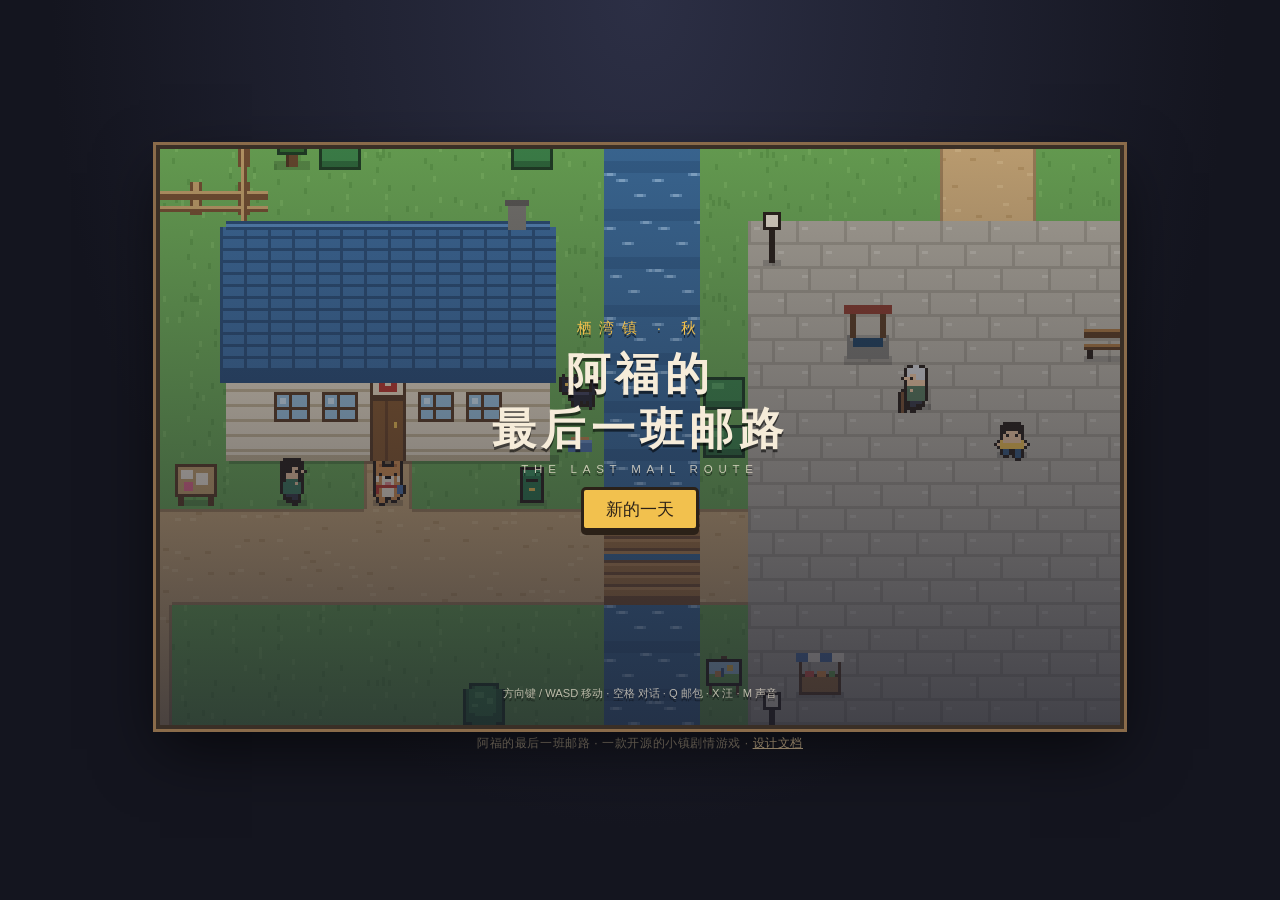
==== index.html @ d3c2f581 "Initial Commit" ====
<!doctype html>
<html lang="zh-CN">
<head>
  <meta charset="UTF-8" />
  <meta name="viewport" content="width=device-width, initial-scale=1.0, maximum-scale=1.0, user-scalable=no" />
  <title>阿福的最后一班邮路</title>
  <meta name="description" content="一只邮差狗，替生病的老邮差送完最后五封信。一款可以在浏览器里玩的像素小镇剧情游戏。" />
  <meta property="og:title" content="阿福的最后一班邮路" />
  <meta property="og:description" content="一只邮差狗，替生病的老邮差送完最后五封信。" />
  <meta property="og:image" content="cover.png" />
  <link rel="icon" href="data:image/svg+xml,<svg xmlns='http://www.w3.org/2000/svg' viewBox='0 0 16 16'><text y='14' font-size='14'>✉</text></svg>" />
  <link rel="stylesheet" href="css/style.css" />
</head>
<body>
  <main id="frame">
    <div id="stage">
      <canvas id="screen" width="320" height="192"></canvas>

      <!-- HUD -->
      <div id="hud" class="hidden">
        <div id="hud-left"><span id="hud-area">栖湾镇</span></div>
        <div id="hud-right">
          <span id="hud-letters">✉ 0/5</span>
          <span id="hud-mem">✦ 0/6</span>
          <button id="btn-bag" class="hud-btn" title="邮包 (Q)">邮包 Q</button>
          <button id="btn-sound" class="hud-btn" title="声音 (M)">♪</button>
        </div>
      </div>
      <div id="banner"></div>
      <div id="toast"></div>
      <div id="prompt" class="hidden">空格 · 对话</div>

      <!-- Dialogue -->
      <div id="dialogue" class="hidden">
        <canvas id="portrait" width="48" height="48"></canvas>
        <div class="dlg-body">
          <div id="dlg-name"></div>
          <div id="dlg-text"></div>
          <ol id="dlg-choices"></ol>
          <div id="dlg-more">▼</div>
        </div>
      </div>

      <!-- Bag -->
      <div id="bag" class="hidden">
        <div class="bag-head">
          <button data-tab="letters" class="tab on">信件</button>
          <button data-tab="items" class="tab">物品</button>
          <button data-tab="memories" class="tab">记忆</button>
          <button id="bag-close" class="tab close">✕</button>
        </div>
        <div id="bag-body"></div>
      </div>

      <!-- Memory / cutscene -->
      <div id="scene" class="hidden">
        <div id="scene-tag"></div>
        <div id="scene-title"></div>
        <div id="scene-text"></div>
        <div id="scene-hint">空格 继续</div>
      </div>

      <!-- Title -->
      <div id="title">
        <div class="title-sub">栖湾镇 · 秋</div>
        <h1>阿福的<br />最后一班邮路</h1>
        <div class="title-en">THE LAST MAIL ROUTE</div>
        <div id="title-menu">
          <button id="btn-continue" class="menu-btn hidden">继续旅程</button>
          <button id="btn-new" class="menu-btn">新的一天</button>
        </div>
        <div id="title-endings"></div>
        <div class="title-keys">方向键 / WASD 移动 · 空格 对话 · Q 邮包 · X 汪 · M 声音</div>
      </div>

      <!-- Ending -->
      <div id="ending" class="hidden">
        <div id="ending-scroll"></div>
      </div>

      <!-- Touch controls -->
      <div id="touch" class="hidden">
        <div id="dpad">
          <button data-dir="up">▲</button>
          <button data-dir="left">◀</button>
          <button data-dir="right">▶</button>
          <button data-dir="down">▼</button>
        </div>
        <div id="abtns">
          <button id="t-b" data-key="bark">汪</button>
          <button id="t-a" data-key="act">A</button>
        </div>
      </div>
    </div>
    <footer>阿福的最后一班邮路 · 一款开源的小镇剧情游戏 · <a href="docs/" target="_blank">设计文档</a></footer>
  </main>

  <!-- 引擎与数据：普通 script，按顺序加载，可直接双击 index.html 打开 -->
  <script src="js/util.js"></script>
  <script src="js/audio.js"></script>
  <script src="js/sprites.js"></script>
  <script src="js/tiles.js"></script>
  <script src="data/world.js"></script>
  <script src="data/story-main.js"></script>
  <script src="data/story-town.js"></script>
  <script src="data/story-endings.js"></script>
  <script src="js/state.js"></script>
  <script src="js/map.js"></script>
  <script src="js/input.js"></script>
  <script src="js/dialogue.js"></script>
  <script src="js/ui.js"></script>
  <script src="js/game.js"></script>
</body>
</html>
---- css/style.css ----
/* 阿福的最后一班邮路 — 样式
   舞台按 320×192 的内部分辨率整数/等比放大；所有覆盖层用 em，
   JS 会根据舞台宽度设置 #stage 的 font-size，所以界面随画面一起缩放。 */
:root {
  --ink: #2b2118;
  --paper: #f6ecd9;
  --paper-2: #eadbbf;
  --clay: #c0603a;
  --gold: #f2c14e;
  --sea: #3d6f9e;
  --night: #1b1d2b;
  --font: "PingFang SC", "Hiragino Sans GB", "Microsoft YaHei", "Noto Sans CJK SC", "Source Han Sans SC", sans-serif;
}
* { box-sizing: border-box; }
html, body { margin: 0; height: 100%; }
body {
  background: radial-gradient(ellipse at 50% 0%, #2c2f45 0%, #14151f 65%);
  color: var(--paper);
  font-family: var(--font);
  display: flex; align-items: center; justify-content: center;
  overflow: hidden;
  -webkit-user-select: none; user-select: none;
  -webkit-tap-highlight-color: transparent;
}
#frame { display: flex; flex-direction: column; align-items: center; gap: 10px; width: 100%; padding: 12px; }
#stage {
  position: relative;
  width: 960px; max-width: 100%;
  aspect-ratio: 5 / 3;
  background: #0d0e16;
  box-shadow: 0 0 0 4px #3a2f26, 0 0 0 7px #8a6b4a, 0 24px 60px rgba(0,0,0,.6);
  overflow: hidden;
  font-size: 19px;
}
#screen { width: 100%; height: 100%; display: block; image-rendering: pixelated; image-rendering: crisp-edges; }
footer { font-size: 12px; color: #8b8070; letter-spacing: .05em; }
footer a { color: #c9b28d; }
.hidden { display: none !important; }
button { font-family: inherit; cursor: pointer; }

/* HUD */
#hud { position: absolute; top: .4em; left: .5em; right: .5em; display: flex; justify-content: space-between; pointer-events: none; font-size: .78em; }
#hud span, .hud-btn {
  background: rgba(30, 22, 16, .72); color: var(--paper); border: 2px solid #8a6b4a;
  padding: .15em .55em; border-radius: 4px; margin-left: .3em; display: inline-block;
}
#hud-right { pointer-events: auto; }
.hud-btn { font-size: 1em; }
.hud-btn:hover { border-color: var(--gold); }
#hud-left span { margin-left: 0; }

#banner {
  position: absolute; top: 18%; left: 50%; transform: translate(-50%, -10px);
  font-size: 1.15em; letter-spacing: .35em; color: var(--paper);
  text-shadow: 0 2px 0 #000, 0 0 12px rgba(0,0,0,.6);
  opacity: 0; transition: opacity .5s, transform .5s; pointer-events: none; white-space: nowrap;
}
#banner.show { opacity: 1; transform: translate(-50%, 0); }
#toast {
  position: absolute; top: 2.4em; left: 50%; transform: translateX(-50%);
  background: var(--paper); color: var(--ink); border: 2px solid var(--ink);
  padding: .3em .8em; border-radius: 4px; font-size: .8em; opacity: 0; transition: opacity .3s; pointer-events: none;
  box-shadow: 0 3px 0 rgba(0,0,0,.35); white-space: nowrap;
}
#toast.show { opacity: 1; }
#prompt {
  position: absolute; bottom: .6em; left: 50%; transform: translateX(-50%);
  font-size: .72em; background: rgba(30,22,16,.75); padding: .2em .7em; border-radius: 3px;
  animation: blink 1.2s steps(2) infinite; pointer-events: none;
}
@keyframes blink { 50% { opacity: .35; } }

/* Dialogue */
#dialogue {
  position: absolute; left: 3%; right: 3%; bottom: 4%;
  display: flex; gap: .7em; align-items: flex-start;
  background: var(--paper); color: var(--ink);
  border: 3px solid var(--ink); border-radius: 6px; padding: .6em .8em .7em;
  box-shadow: 0 0 0 3px var(--paper-2), 0 6px 0 rgba(0,0,0,.4);
  animation: pop .14s ease-out;
}
@keyframes pop { from { transform: translateY(8px); opacity: 0; } }
#portrait { width: 3.2em; height: 3.2em; image-rendering: pixelated; background: var(--paper-2); border: 2px solid var(--ink); border-radius: 4px; flex: none; }
.dlg-body { flex: 1; min-width: 0; position: relative; }
#dlg-name { font-weight: 700; color: var(--clay); font-size: .85em; margin-bottom: .15em; }
#dlg-text { font-size: .92em; line-height: 1.55; min-height: 3.1em; white-space: pre-wrap; }
#dlg-choices { list-style: none; margin: .35em 0 0; padding: 0; font-size: .85em; }
#dlg-choices li { padding: .12em .45em; border-radius: 3px; cursor: pointer; }
#dlg-choices li.sel { background: rgba(192, 96, 58, .16); }
#dlg-choices li.sel::before { content: "▶ "; color: var(--clay); }
#dlg-choices li .k { color: #9b8a73; margin-right: .3em; }
#dlg-more { position: absolute; right: 0; bottom: -.3em; color: var(--clay); animation: bob .7s ease-in-out infinite; font-size: .8em; }
@keyframes bob { 50% { transform: translateY(3px); } }

/* Bag */
#bag {
  position: absolute; inset: 6% 8%; background: var(--paper); color: var(--ink);
  border: 3px solid var(--ink); border-radius: 6px; box-shadow: 0 0 0 3px var(--paper-2), 0 8px 0 rgba(0,0,0,.4);
  display: flex; flex-direction: column; overflow: hidden;
}
.bag-head { display: flex; gap: .3em; padding: .45em .5em 0; border-bottom: 2px solid var(--paper-2); }
.tab { background: transparent; border: 2px solid transparent; border-bottom: none; padding: .25em .8em; font-size: .82em; color: #7a6a55; border-radius: 4px 4px 0 0; }
.tab.on { background: var(--paper-2); color: var(--ink); border-color: var(--ink); }
.tab.close { margin-left: auto; }
#bag-body { flex: 1; overflow-y: auto; padding: .6em .8em; font-size: .8em; line-height: 1.55; }
.card { border: 2px solid var(--paper-2); border-radius: 4px; padding: .45em .65em; margin-bottom: .5em; background: #fffaf0; }
.card h3 { margin: 0 0 .15em; font-size: 1em; display: flex; justify-content: space-between; gap: .5em; }
.card .st { font-size: .85em; font-weight: 400; color: #9b8a73; white-space: nowrap; }
.card .st.done { color: #4f8a3a; }
.card .st.peek { color: var(--clay); }
.card p { margin: .1em 0; color: #5a4b3a; }
.card.locked { opacity: .5; }
.card button { margin-top: .3em; background: var(--ink); color: var(--paper); border: none; padding: .2em .7em; border-radius: 3px; font-size: .9em; }
.empty { color: #9b8a73; text-align: center; margin-top: 2em; }

/* Scene (memories, letters) */
#scene {
  position: absolute; inset: 0; background: rgba(28, 20, 12, .94);
  display: flex; flex-direction: column; align-items: center; justify-content: center; padding: 6% 12%;
  color: #f3e3c3; text-align: center; animation: fade .6s;
}
#scene.sepia { background: radial-gradient(ellipse at center, rgba(92, 64, 36, .96), rgba(28, 18, 10, .98)); }
#scene.letter { background: rgba(20, 16, 12, .9); }
#scene.letter #scene-text { background: var(--paper); color: var(--ink); padding: 1em 1.4em; border-radius: 3px; text-align: left; box-shadow: 0 8px 0 rgba(0,0,0,.4); max-height: 62%; overflow-y: auto; }
@keyframes fade { from { opacity: 0; } }
#scene-tag { font-size: .7em; letter-spacing: .3em; color: var(--gold); margin-bottom: .4em; }
#scene-title { font-size: 1.2em; letter-spacing: .15em; margin-bottom: .9em; }
#scene-text { font-size: .88em; line-height: 1.9; white-space: pre-wrap; max-width: 34em; }
#scene-text .ln { opacity: 0; animation: lnin .9s forwards; display: block; }
@keyframes lnin { from { opacity: 0; transform: translateY(4px); } to { opacity: 1; transform: none; } }
#scene-hint { position: absolute; bottom: 5%; font-size: .7em; opacity: .6; animation: blink 1.4s steps(2) infinite; }

/* Title */
#title {
  position: absolute; inset: 0; display: flex; flex-direction: column; align-items: center; justify-content: center;
  background: linear-gradient(180deg, rgba(27,29,43,.15), rgba(27,29,43,.75));
  text-align: center; color: var(--paper); text-shadow: 0 3px 0 rgba(0,0,0,.55);
}
#title h1 { font-size: 2.3em; margin: .15em 0; letter-spacing: .12em; line-height: 1.25; }
.title-sub { letter-spacing: .5em; font-size: .8em; color: var(--gold); }
.title-en { letter-spacing: .5em; font-size: .6em; opacity: .75; margin-bottom: 1.1em; }
#title-menu { display: flex; gap: .7em; }
.menu-btn {
  font-size: .9em; padding: .4em 1.3em; background: var(--paper); color: var(--ink);
  border: 3px solid var(--ink); border-radius: 5px; box-shadow: 0 4px 0 var(--ink); text-shadow: none;
}
.menu-btn:hover, .menu-btn.sel { background: var(--gold); }
.menu-btn:active { transform: translateY(3px); box-shadow: 0 1px 0 var(--ink); }
#title-endings { margin-top: .9em; font-size: .65em; opacity: .85; min-height: 1em; }
.title-keys { position: absolute; bottom: 4%; font-size: .58em; opacity: .7; }

/* Ending */
#ending { position: absolute; inset: 0; background: #120f0c; overflow-y: auto; scrollbar-width: none; }
#ending::-webkit-scrollbar { display: none; }
#ending-scroll { text-align: center; padding: 34em 12% 3em; color: #f0e2c6; line-height: 2; font-size: .9em; }
#ending-scroll h2 { color: var(--gold); letter-spacing: .3em; font-size: 1.4em; margin: 1.2em 0 .2em; }
#ending-scroll h4 { color: #c9b28d; font-weight: 400; letter-spacing: .3em; margin: 2em 0 .5em; }
#ending-scroll .ep { margin: .8em 0; }
#ending-scroll .ep b { color: var(--gold); font-weight: 400; display: block; font-size: .85em; letter-spacing: .2em; }
#ending-scroll .stats { font-size: .8em; color: #a8977d; }
#ending-scroll .menu-btn { margin-top: 1.5em; }

/* Touch */
#touch { position: absolute; inset: 0; pointer-events: none; }
#dpad { position: absolute; left: 3%; bottom: 6%; width: 7.2em; height: 7.2em; pointer-events: auto; display: grid; grid-template: repeat(3, 1fr) / repeat(3, 1fr); opacity: .8; }
#dpad button, #abtns button {
  background: rgba(246, 236, 217, .25); border: 2px solid rgba(246,236,217,.6); color: #fff; border-radius: 8px; font-size: .9em; touch-action: none;
}
#dpad [data-dir=up] { grid-area: 1 / 2; } #dpad [data-dir=left] { grid-area: 2 / 1; }
#dpad [data-dir=right] { grid-area: 2 / 3; } #dpad [data-dir=down] { grid-area: 3 / 2; }
#abtns { position: absolute; right: 4%; bottom: 8%; display: flex; gap: .7em; pointer-events: auto; opacity: .85; }
#abtns button { width: 3.2em; height: 3.2em; border-radius: 50%; }
#dpad button.on, #abtns button.on { background: rgba(242, 193, 78, .55); }

@media (max-width: 700px) {
  #frame { padding: 0; }
  #stage { box-shadow: none; }
  footer { display: none; }
}
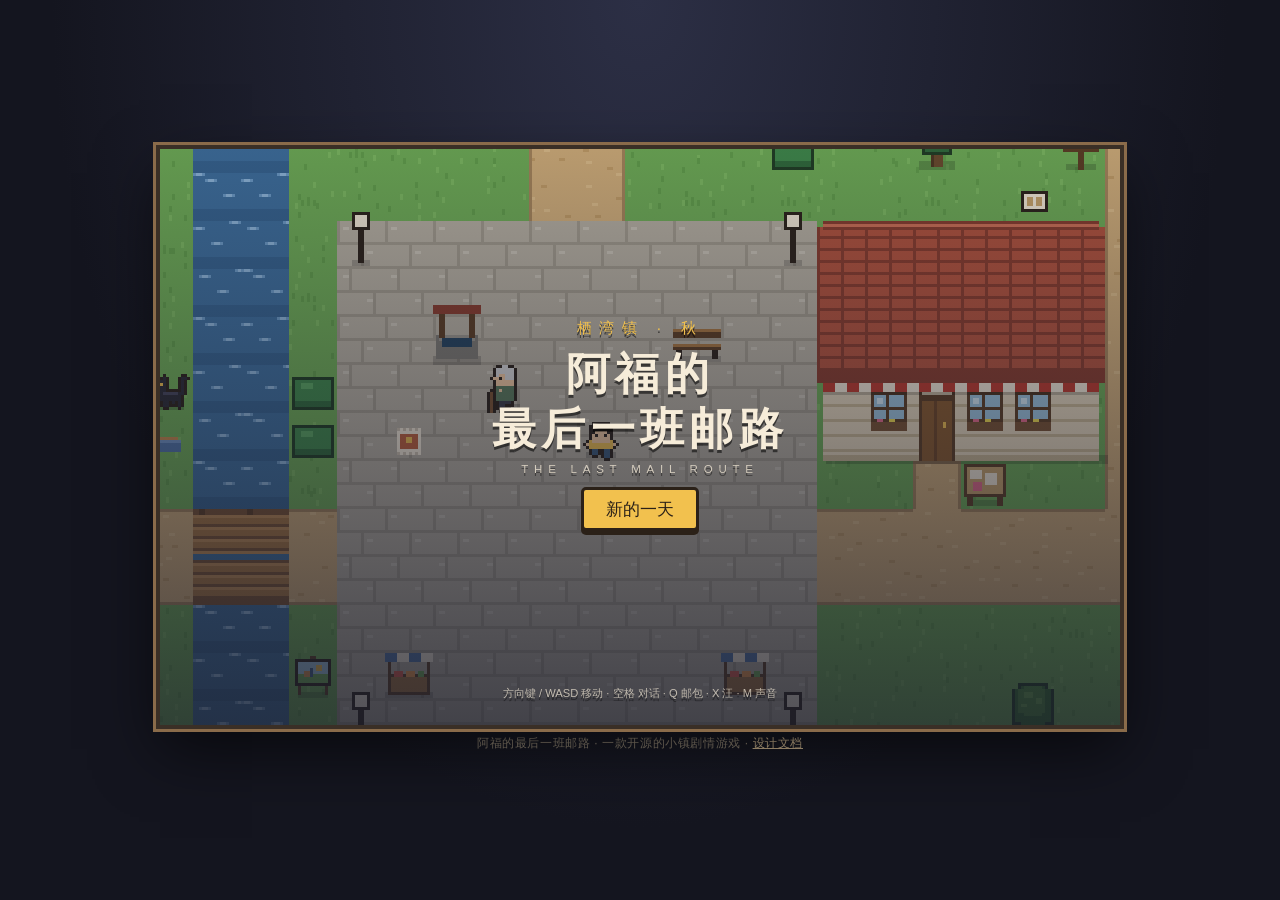
==== commit 4735cb14: "feat: Experience polishing and new content" ====
--- a/index.html
+++ b/index.html
@@ -21,14 +21,30 @@
         <div id="hud-left"><span id="hud-area">栖湾镇</span></div>
         <div id="hud-right">
           <span id="hud-letters">✉ 0/5</span>
-          <span id="hud-mem">✦ 0/6</span>
+          <span id="hud-mem">✦ 0/8</span>
           <button id="btn-bag" class="hud-btn" title="邮包 (Q)">邮包 Q</button>
+          <button id="btn-map" class="hud-btn" title="地图 (M)">地图 M</button>
+          <button id="btn-set" class="hud-btn" title="设置 (Esc)">⚙</button>
           <button id="btn-sound" class="hud-btn" title="声音 (M)">♪</button>
         </div>
       </div>
       <div id="banner"></div>
       <div id="toast"></div>
       <div id="prompt" class="hidden">空格 · 对话</div>
+      <div id="goal" class="hidden" title="点一下切换目标"></div>
+
+      <!-- Map -->
+      <div id="mapview" class="hidden">
+        <div class="bag-head"><span id="map-title" class="tab on">栖湾镇</span><button id="map-close" class="tab close">✕</button></div>
+        <div class="map-wrap"><canvas id="map-canvas"></canvas></div>
+        <div id="map-legend"></div>
+      </div>
+
+      <!-- Settings -->
+      <div id="settings" class="hidden">
+        <div class="bag-head"><span class="tab on">设置</span><button id="set-close" class="tab close">✕</button></div>
+        <div id="set-body"></div>
+      </div>
 
       <!-- Dialogue -->
       <div id="dialogue" class="hidden">
@@ -47,6 +63,7 @@
           <button data-tab="letters" class="tab on">信件</button>
           <button data-tab="items" class="tab">物品</button>
           <button data-tab="memories" class="tab">记忆</button>
+          <button data-tab="stamps" class="tab">邮票</button>
           <button id="bag-close" class="tab close">✕</button>
         </div>
         <div id="bag-body"></div>
@@ -87,6 +104,8 @@
           <button data-dir="down">▼</button>
         </div>
         <div id="abtns">
+          <button id="t-run">跑</button>
+          <button id="t-m" data-key="map">图</button>
           <button id="t-b" data-key="bark">汪</button>
           <button id="t-a" data-key="act">A</button>
         </div>
@@ -101,14 +120,19 @@
   <script src="js/sprites.js"></script>
   <script src="js/tiles.js"></script>
   <script src="data/world.js"></script>
+  <script src="data/world-more.js"></script>
   <script src="data/story-main.js"></script>
   <script src="data/story-town.js"></script>
   <script src="data/story-endings.js"></script>
+  <script src="data/story-v11.js"></script>
+  <script src="data/world-v12.js"></script>
+  <script src="data/story-v12.js"></script>
   <script src="js/state.js"></script>
   <script src="js/map.js"></script>
   <script src="js/input.js"></script>
   <script src="js/dialogue.js"></script>
   <script src="js/ui.js"></script>
+  <script src="js/extras.js"></script>
   <script src="js/game.js"></script>
 </body>
 </html>
--- a/css/style.css
+++ b/css/style.css
@@ -177,3 +177,33 @@
   #stage { box-shadow: none; }
   footer { display: none; }
 }
+
+/* v1.2：目标、地图、设置 */
+#goal {
+  position: absolute; top: 2.3em; left: .5em; max-width: 58%;
+  background: rgba(30, 22, 16, .72); color: var(--paper); border: 2px solid #8a6b4a; border-radius: 4px;
+  padding: .2em .6em; font-size: .66em; line-height: 1.45; cursor: pointer; transition: border-color .3s, background .3s;
+}
+#goal b { color: var(--gold); }
+#goal.flash { border-color: var(--gold); background: rgba(92, 64, 36, .9); animation: goalpop .5s; }
+@keyframes goalpop { 30% { transform: translateX(4px); } }
+#mapview, #settings {
+  position: absolute; inset: 6% 8%; background: var(--paper); color: var(--ink);
+  border: 3px solid var(--ink); border-radius: 6px; box-shadow: 0 0 0 3px var(--paper-2), 0 8px 0 rgba(0,0,0,.4);
+  display: flex; flex-direction: column; overflow: hidden; animation: pop .14s ease-out;
+}
+#settings { inset: 10% 16%; }
+.map-wrap { flex: 1; display: flex; align-items: center; justify-content: center; padding: .4em; background: #1d1612; min-height: 0; }
+#map-canvas { max-width: 100%; max-height: 100%; image-rendering: pixelated; border: 2px solid #3a2f26; }
+#map-legend { font-size: .62em; padding: .35em .7em; color: #5a4b3a; }
+#map-legend .dot { display: inline-block; width: .8em; height: .8em; border-radius: 50%; background: rgba(160,150,130,.8); vertical-align: -.1em; margin-right: .2em; }
+#map-legend .dot.me { background: #c0392b; }
+#map-legend .dot.new { background: #f2c14e; }
+#set-body { padding: .5em .8em; font-size: .72em; overflow-y: auto; }
+#set-body .opt { display: flex; justify-content: space-between; align-items: center; gap: .6em; padding: .3em .4em; border-radius: 3px; }
+#set-body .opt.sel { background: rgba(192, 96, 58, .14); }
+#set-body .vals button { background: transparent; border: 2px solid var(--paper-2); color: #7a6a55; border-radius: 3px; padding: .05em .55em; margin-left: .2em; font-size: 1em; }
+#set-body .vals button.on { background: var(--ink); color: var(--paper); border-color: var(--ink); }
+#set-body .keys { color: #9b8a73; margin-top: .8em; line-height: 1.6; }
+#t-run.on { background: var(--gold); color: var(--ink); }
+#abtns #t-run, #abtns #t-m { width: 2.4em; height: 2.4em; align-self: flex-end; font-size: .85em; }
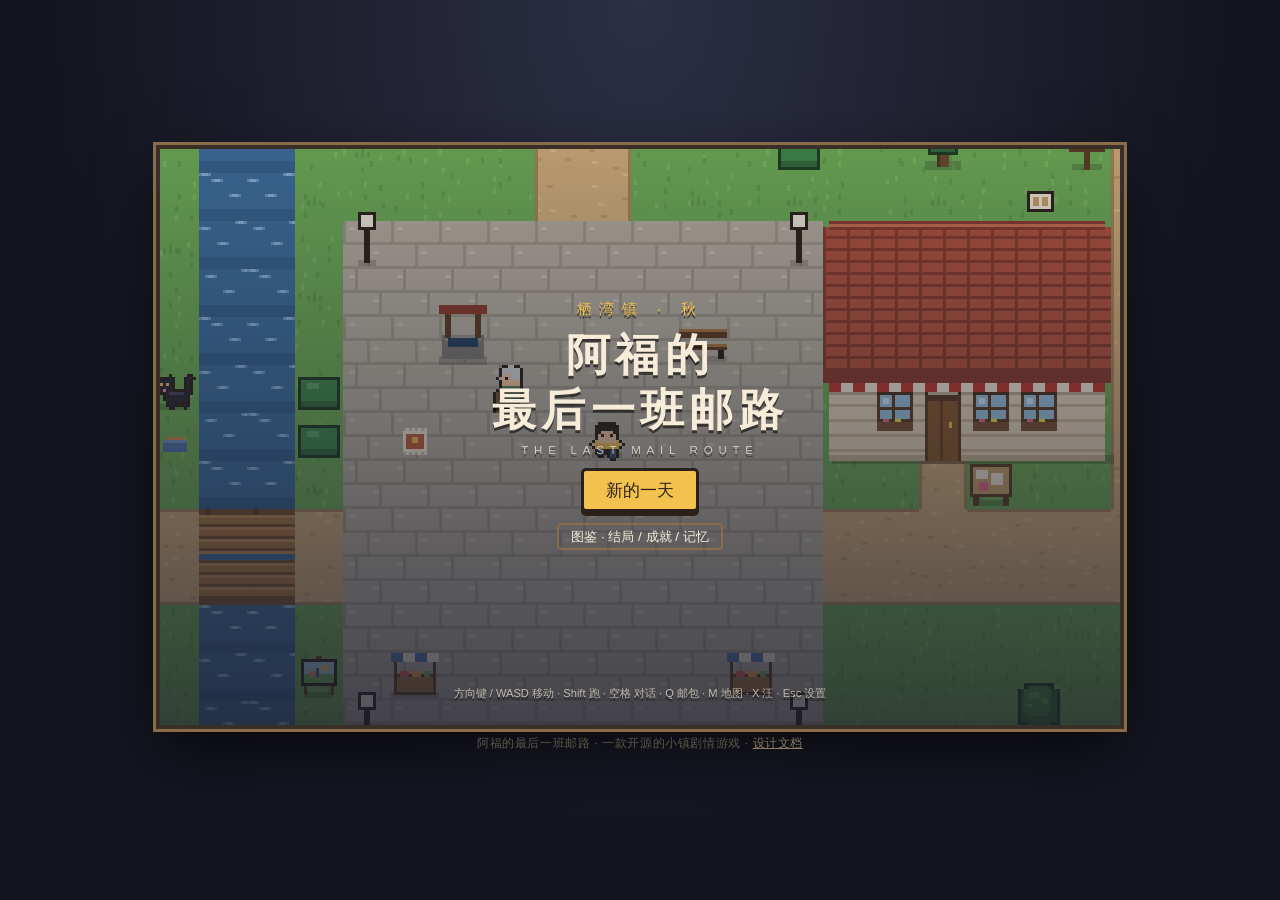
==== commit eb642494: "feat: add night lights/fireflies, Su's unsent letters and radio timekeeping, the fishing hut's sea c" ====
--- a/index.html
+++ b/index.html
@@ -38,6 +38,20 @@
         <div class="bag-head"><span id="map-title" class="tab on">栖湾镇</span><button id="map-close" class="tab close">✕</button></div>
         <div class="map-wrap"><canvas id="map-canvas"></canvas></div>
         <div id="map-legend"></div>
+      </div>
+
+      <!-- Mini game -->
+      <div id="mini" class="hidden"><canvas id="mini-canvas"></canvas><div class="mini-tip">← → 跑 · Shift 冲刺 · 空格 跳</div></div>
+
+      <!-- Gallery -->
+      <div id="gallery" class="hidden">
+        <div class="bag-head">
+          <button data-gtab="endings" class="tab on">结局</button>
+          <button data-gtab="ach" class="tab">成就</button>
+          <button data-gtab="mems" class="tab">记忆</button>
+          <button id="gal-close" class="tab close">✕</button>
+        </div>
+        <div id="gal-body"></div>
       </div>
 
       <!-- Settings -->
@@ -86,8 +100,9 @@
           <button id="btn-continue" class="menu-btn hidden">继续旅程</button>
           <button id="btn-new" class="menu-btn">新的一天</button>
         </div>
+        <button id="btn-gallery" class="gal-btn">图鉴 · 结局 / 成就 / 记忆</button>
         <div id="title-endings"></div>
-        <div class="title-keys">方向键 / WASD 移动 · 空格 对话 · Q 邮包 · X 汪 · M 声音</div>
+        <div class="title-keys">方向键 / WASD 移动 · Shift 跑 · 空格 对话 · Q 邮包 · M 地图 · X 汪 · Esc 设置</div>
       </div>
 
       <!-- Ending -->
@@ -127,11 +142,14 @@
   <script src="data/story-v11.js"></script>
   <script src="data/world-v12.js"></script>
   <script src="data/story-v12.js"></script>
+  <script src="data/world-v13.js"></script>
+  <script src="data/story-v13.js"></script>
   <script src="js/state.js"></script>
   <script src="js/map.js"></script>
   <script src="js/input.js"></script>
   <script src="js/dialogue.js"></script>
   <script src="js/ui.js"></script>
+  <script src="js/mini.js"></script>
   <script src="js/extras.js"></script>
   <script src="js/game.js"></script>
 </body>
--- a/css/style.css
+++ b/css/style.css
@@ -207,3 +207,18 @@
 #set-body .keys { color: #9b8a73; margin-top: .8em; line-height: 1.6; }
 #t-run.on { background: var(--gold); color: var(--ink); }
 #abtns #t-run, #abtns #t-m { width: 2.4em; height: 2.4em; align-self: flex-end; font-size: .85em; }
+
+/* v1.3：图鉴、小游戏 */
+#gallery { position: absolute; inset: 6% 8%; background: var(--paper); color: var(--ink); border: 3px solid var(--ink); border-radius: 6px; box-shadow: 0 0 0 3px var(--paper-2), 0 8px 0 rgba(0,0,0,.4); display: flex; flex-direction: column; overflow: hidden; animation: pop .14s ease-out; z-index: 5; }
+#gal-body { flex: 1; overflow-y: auto; padding: .6em .8em; font-size: .78em; line-height: 1.5; }
+.gal-sum { color: #9b8a73; margin: 0 0 .5em; }
+.ach-grid { display: grid; grid-template-columns: 1fr 1fr; gap: .4em; }
+.ach { border: 2px solid var(--paper-2); border-radius: 4px; padding: .35em .55em; background: #fffaf0; opacity: .55; display: flex; flex-direction: column; }
+.ach.ok { opacity: 1; border-color: var(--gold); }
+.ach b { color: var(--clay); } .ach span { color: #5a4b3a; font-size: .9em; }
+.gal-btn { margin-top: .8em; background: transparent; color: var(--paper); border: 2px solid #8a6b4a; border-radius: 4px; padding: .2em .9em; font-size: .7em; }
+.gal-btn:hover { border-color: var(--gold); color: var(--gold); }
+#mini { position: absolute; inset: 0; background: rgba(20,16,12,.85); display: flex; flex-direction: column; align-items: center; justify-content: center; z-index: 4; }
+#mini-canvas { width: 86%; image-rendering: pixelated; border: 3px solid var(--ink); box-shadow: 0 0 0 3px var(--paper-2); }
+.mini-tip { color: var(--paper); font-size: .7em; margin-top: .5em; opacity: .8; }
+#scene { z-index: 6; }
